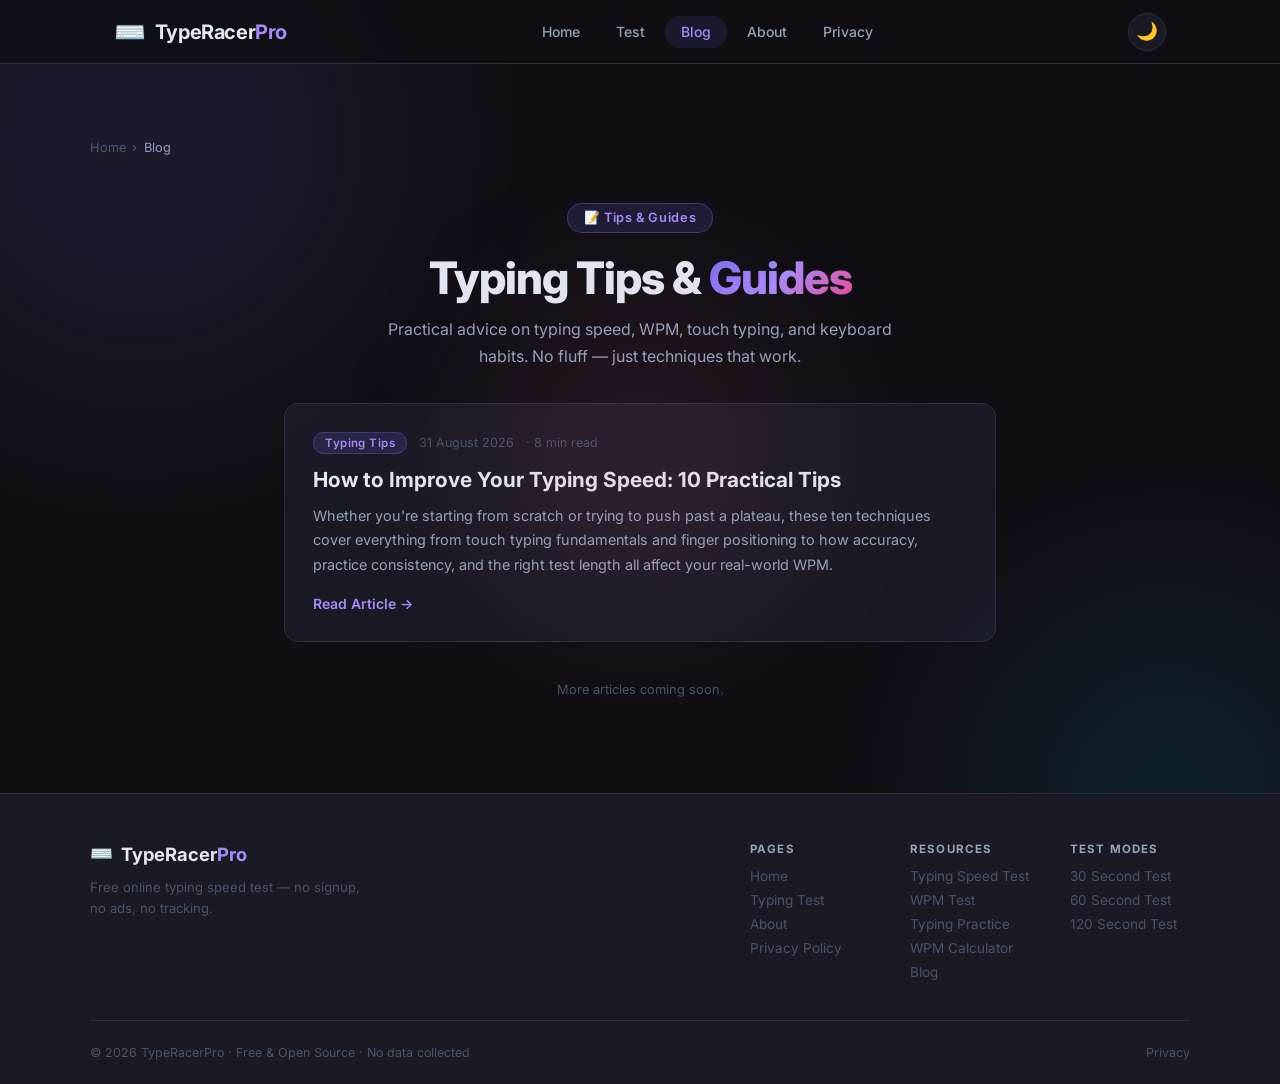
==== blog/index.html @ 06e87fca "feat(blog): add /blog/ listing page and first article Blog index: - /blog/index.html — listing page " ====
<!DOCTYPE html>
<html lang="en" data-theme="dark">
<head>
  <meta charset="UTF-8" />
  <meta name="viewport" content="width=device-width, initial-scale=1.0" />

  <!-- ═══ PRIMARY SEO ═══ -->
  <title>Typing Tips &amp; Guides | TypeRacer Pro</title>
  <meta name="description" content="Typing tips, WPM guides, and practical advice to help you type faster and more accurately. Free resources from TypeRacer Pro." />
  <meta name="author" content="TypeRacer Pro" />
  <meta name="robots" content="index, follow, max-snippet:-1, max-image-preview:large, max-video-preview:-1" />
  <link rel="canonical" href="https://typeracer-pro-web.vercel.app/blog/" />

  <!-- ═══ OPEN GRAPH ═══ -->
  <meta property="og:type"        content="website" />
  <meta property="og:url"         content="https://typeracer-pro-web.vercel.app/blog/" />
  <meta property="og:title"       content="Typing Tips &amp; Guides | TypeRacer Pro" />
  <meta property="og:description" content="Typing tips, WPM guides, and practical advice to help you type faster and more accurately." />
  <meta property="og:site_name"   content="TypeRacer Pro" />
  <meta property="og:locale"      content="en_US" />

  <!-- ═══ TWITTER CARD ═══ -->
  <meta name="twitter:card"        content="summary_large_image" />
  <meta name="twitter:url"         content="https://typeracer-pro-web.vercel.app/blog/" />
  <meta name="twitter:title"       content="Typing Tips &amp; Guides | TypeRacer Pro" />
  <meta name="twitter:description" content="Practical typing tips and WPM guides from TypeRacer Pro." />

  <!-- ═══ THEME & APP META ═══ -->
  <meta name="theme-color" content="#7c6af5" />
  <link rel="icon" type="image/svg+xml" href="data:image/svg+xml,<svg xmlns='http://www.w3.org/2000/svg' viewBox='0 0 100 100'><text y='.9em' font-size='90'>⌨️</text></svg>" />

  <!-- ═══ SCHEMA.ORG – BreadcrumbList ═══ -->
  <script type="application/ld+json">
  {
    "@context": "https://schema.org",
    "@type": "BreadcrumbList",
    "itemListElement": [
      {
        "@type": "ListItem",
        "position": 1,
        "name": "Home",
        "item": "https://typeracer-pro-web.vercel.app/"
      },
      {
        "@type": "ListItem",
        "position": 2,
        "name": "Blog",
        "item": "https://typeracer-pro-web.vercel.app/blog/"
      }
    ]
  }
  </script>

  <!-- ═══ SCHEMA.ORG – Blog ═══ -->
  <script type="application/ld+json">
  {
    "@context": "https://schema.org",
    "@type": "Blog",
    "name": "Typing Tips & Guides",
    "url": "https://typeracer-pro-web.vercel.app/blog/",
    "description": "Typing tips, WPM guides, and practical advice to help you type faster and more accurately.",
    "publisher": {
      "@type": "Organization",
      "name": "TypeRacer Pro",
      "url": "https://typeracer-pro-web.vercel.app/"
    },
    "blogPost": [
      {
        "@type": "BlogPosting",
        "headline": "How to Improve Your Typing Speed: 10 Practical Tips",
        "url": "https://typeracer-pro-web.vercel.app/blog/how-to-improve-typing-speed/",
        "datePublished": "2026-08-31",
        "description": "Learn how to improve typing speed with practical techniques for WPM, accuracy, touch typing, keyboard practice and consistent training."
      }
    ]
  }
  </script>

  <!-- ═══ PERFORMANCE ═══ -->
  <link rel="dns-prefetch" href="https://fonts.googleapis.com" />
  <link rel="dns-prefetch" href="https://fonts.gstatic.com" />
  <link rel="preconnect" href="https://fonts.googleapis.com" />
  <link rel="preconnect" href="https://fonts.gstatic.com" crossorigin />
  <link rel="stylesheet" href="../style.css" />
  <link rel="stylesheet" href="https://fonts.googleapis.com/css2?family=Inter:wght@300;400;500;600;700;800&display=swap" />

  <style>
    /* ── Blog listing styles (scoped) ── */
    .blog-hero {
      max-width: 760px; margin: 0 auto;
      padding: 3rem 1.5rem 2rem;
      text-align: center;
    }
    .blog-listing {
      max-width: 760px; margin: 0 auto;
      padding: 0 1.5rem 5rem;
      display: flex; flex-direction: column; gap: 1.5rem;
    }
    .blog-card {
      background: var(--surface); border: 1px solid var(--border);
      border-radius: var(--radius); padding: 1.75rem;
      transition: border-color var(--transition), transform var(--transition),
                  box-shadow var(--transition);
      text-decoration: none; color: inherit; display: block;
    }
    .blog-card:hover {
      border-color: var(--accent); transform: translateY(-3px);
      box-shadow: 0 8px 32px var(--accent-glow);
    }
    .blog-card-meta {
      display: flex; align-items: center; gap: 0.75rem;
      flex-wrap: wrap; margin-bottom: 0.75rem;
    }
    .blog-cat {
      display: inline-block; padding: 0.2rem 0.7rem;
      background: rgba(124,106,245,0.15); border: 1px solid rgba(124,106,245,0.3);
      border-radius: 50px; font-size: 0.72rem; font-weight: 600;
      color: var(--accent2); letter-spacing: 0.04em;
    }
    .blog-date, .blog-read-time {
      font-size: 0.78rem; color: var(--text-muted);
    }
    .blog-card-title {
      font-size: clamp(1.1rem, 2.5vw, 1.3rem); font-weight: 700;
      color: var(--text-primary); margin-bottom: 0.6rem;
      line-height: 1.35;
    }
    .blog-card-excerpt {
      font-size: 0.9rem; color: var(--text-secondary);
      line-height: 1.7; margin-bottom: 1rem;
    }
    .blog-read-link {
      font-size: 0.875rem; font-weight: 600;
      color: var(--accent2); text-decoration: none;
      transition: color var(--transition);
    }
    .blog-read-link:hover { color: var(--accent); }
    .blog-divider {
      text-align: center; font-size: 0.8rem;
      color: var(--text-muted); padding: 1rem 0;
    }
  </style>
</head>
<body>

  <!-- Animated background blobs -->
  <div class="bg-blob blob1"></div>
  <div class="bg-blob blob2"></div>
  <div class="bg-blob blob3"></div>

  <!-- ══════════════════════════════
       NAVBAR
  ══════════════════════════════ -->
  <nav class="navbar" id="navbar">
    <div class="nav-inner">
      <a href="/" class="nav-logo" aria-label="TypeRacer Pro Home">
        <span class="logo-icon">⌨️</span>
        <span class="logo-text">TypeRacer<span class="logo-accent">Pro</span></span>
      </a>
      <ul class="nav-links" id="nav-links">
        <li><a class="nav-link" href="/">Home</a></li>
        <li><a class="nav-link" href="/#test">Test</a></li>
        <li><a class="nav-link active" href="/blog/">Blog</a></li>
        <li><a class="nav-link" href="/#about">About</a></li>
        <li><a class="nav-link" href="/#privacy">Privacy</a></li>
      </ul>
      <div class="nav-controls">
        <button class="theme-toggle" id="theme-toggle" aria-label="Toggle theme">
          <span class="theme-icon" id="theme-icon">🌙</span>
        </button>
        <button class="hamburger" id="hamburger" aria-label="Toggle menu">
          <span></span><span></span><span></span>
        </button>
      </div>
    </div>
    <div class="mobile-menu" id="mobile-menu">
      <a class="mobile-link" href="/">Home</a>
      <a class="mobile-link" href="/#test">Test</a>
      <a class="mobile-link active" href="/blog/">Blog</a>
      <a class="mobile-link" href="/#about">About</a>
      <a class="mobile-link" href="/#privacy">Privacy</a>
    </div>
  </nav>

  <!-- ══════════════════════════════
       MAIN CONTENT
  ══════════════════════════════ -->
  <main style="padding-top: var(--nav-h);">

    <!-- ── BREADCRUMB ── -->
    <nav class="lp-breadcrumb" aria-label="Breadcrumb">
      <div class="lp-breadcrumb-inner">
        <ol>
          <li><a href="/">Home</a></li>
          <li aria-hidden="true">›</li>
          <li aria-current="page">Blog</li>
        </ol>
      </div>
    </nav>

    <!-- ── BLOG HERO ── -->
    <header class="blog-hero">
      <div class="hero-badge">📝 Tips &amp; Guides</div>
      <h1 class="hero-title" style="font-size: clamp(2rem,4vw,2.8rem); margin-bottom: 0.75rem;">
        Typing Tips &amp; <span class="gradient-text">Guides</span>
      </h1>
      <p style="color: var(--text-secondary); font-size: 1rem; line-height: 1.7; max-width: 520px; margin: 0 auto;">
        Practical advice on typing speed, WPM, touch typing, and keyboard habits.
        No fluff — just techniques that work.
      </p>
    </header>

    <!-- ── ARTICLE LISTING ── -->
    <section class="blog-listing" aria-label="Blog articles">

      <!-- Article 1 -->
      <article>
        <a href="/blog/how-to-improve-typing-speed/" class="blog-card">
          <div class="blog-card-meta">
            <span class="blog-cat">Typing Tips</span>
            <span class="blog-date">31 August 2026</span>
            <span class="blog-read-time">· 8 min read</span>
          </div>
          <h2 class="blog-card-title">
            How to Improve Your Typing Speed: 10 Practical Tips
          </h2>
          <p class="blog-card-excerpt">
            Whether you're starting from scratch or trying to push past a plateau,
            these ten techniques cover everything from touch typing fundamentals
            and finger positioning to how accuracy, practice consistency, and
            the right test length all affect your real-world WPM.
          </p>
          <span class="blog-read-link" aria-label="Read: How to Improve Your Typing Speed">
            Read Article →
          </span>
        </a>
      </article>

      <p class="blog-divider">More articles coming soon.</p>

    </section>

  </main>

  <!-- ══════════════════════════════
       FOOTER
  ══════════════════════════════ -->
  <footer class="footer" role="contentinfo">
    <div class="footer-inner">
      <div class="footer-top">
        <div class="footer-brand">
          <div class="footer-logo">
            <span aria-hidden="true">⌨️</span>
            <span>TypeRacer<span class="logo-accent">Pro</span></span>
          </div>
          <p class="footer-tagline">Free online typing speed test — no signup, no ads, no tracking.</p>
        </div>
        <nav class="footer-nav" aria-label="Footer navigation">
          <div class="footer-nav-col">
            <span class="footer-nav-heading">Pages</span>
            <a href="/">Home</a>
            <a href="/#test">Typing Test</a>
            <a href="/#about">About</a>
            <a href="/#privacy">Privacy Policy</a>
          </div>
          <div class="footer-nav-col">
            <span class="footer-nav-heading">Resources</span>
            <a href="/typing-speed-test/">Typing Speed Test</a>
            <a href="/wpm-test/">WPM Test</a>
            <a href="/typing-practice/">Typing Practice</a>
            <a href="/typing-speed-calculator/">WPM Calculator</a>
            <a href="/blog/">Blog</a>
          </div>
          <div class="footer-nav-col">
            <span class="footer-nav-heading">Test Modes</span>
            <a href="/#test">30 Second Test</a>
            <a href="/#test">60 Second Test</a>
            <a href="/#test">120 Second Test</a>
          </div>
        </nav>
      </div>
      <div class="footer-bottom">
        <p class="footer-copy">© 2026 TypeRacerPro · Free &amp; Open Source · No data collected</p>
        <div class="footer-bottom-links">
          <a href="/#privacy">Privacy</a>
        </div>
      </div>
    </div>
  </footer>

  <script>
    // ── Theme ─────────────────────────────────
    const $html   = document.documentElement;
    const $toggle = document.getElementById('theme-toggle');
    const $icon   = document.getElementById('theme-icon');
    function setTheme(t) {
      $html.setAttribute('data-theme', t);
      $icon.textContent = t === 'dark' ? '🌙' : '☀️';
      localStorage.setItem('typeracer_theme', t);
    }
    setTheme(localStorage.getItem('typeracer_theme') || 'dark');
    $toggle.addEventListener('click', () =>
      setTheme($html.getAttribute('data-theme') === 'dark' ? 'light' : 'dark')
    );
    // ── Mobile Hamburger ──────────────────────
    const $hamburger  = document.getElementById('hamburger');
    const $mobileMenu = document.getElementById('mobile-menu');
    $hamburger.addEventListener('click', () => {
      const open = $mobileMenu.classList.toggle('open');
      $hamburger.classList.toggle('open', open);
    });
    document.addEventListener('click', (e) => {
      if (!$hamburger.contains(e.target) && !$mobileMenu.contains(e.target)) {
        $mobileMenu.classList.remove('open');
        $hamburger.classList.remove('open');
      }
    });
  </script>
</body>
</html>
---- style.css ----
﻿/* ============================================
   CSS Variables â€“ Dark & Light Mode
   ============================================ */
:root {
  --bg: #0f0f13;
  --bg2: #13131a;
  --surface: #1a1a24;
  --surface2: #22222e;
  --border: #2e2e3e;
  --accent: #7c6af5;
  --accent2: #a78bfa;
  --accent-glow: rgba(124,106,245,0.3);
  --green: #4ade80;
  --red: #f87171;
  --yellow: #fbbf24;
  --text-primary: #e2e8f0;
  --text-secondary: #94a3b8;
  --text-muted: #475569;
  --correct: #4ade80;
  --incorrect: #f87171;
  --radius: 14px;
  --radius-sm: 8px;
  --shadow: 0 4px 24px rgba(0,0,0,0.4);
  --shadow-lg: 0 8px 48px rgba(0,0,0,0.6);
  --nav-h: 64px;
  --transition: 0.25s ease;
}

/* Light Mode Overrides */
[data-theme="light"] {
  --bg: #f1f5f9;
  --bg2: #e8edf5;
  --surface: #ffffff;
  --surface2: #f8fafc;
  --border: #e2e8f0;
  --accent: #6d56f0;
  --accent2: #8b5cf6;
  --accent-glow: rgba(109,86,240,0.2);
  --text-primary: #0f172a;
  --text-secondary: #475569;
  --text-muted: #94a3b8;
  --correct: #16a34a;
  --incorrect: #dc2626;
  --shadow: 0 4px 24px rgba(0,0,0,0.08);
  --shadow-lg: 0 8px 48px rgba(0,0,0,0.12);
}

/* ============================================
   Reset
   ============================================ */
*, *::before, *::after { box-sizing: border-box; margin: 0; padding: 0; }
html { scroll-behavior: smooth; }

body {
  font-family: 'Inter', -apple-system, BlinkMacSystemFont, 'Segoe UI', sans-serif;
  background: var(--bg);
  color: var(--text-primary);
  min-height: 100vh;
  overflow-x: hidden;
  transition: background var(--transition), color var(--transition);
}

a { cursor: pointer; text-decoration: none; color: inherit; }

/* ============================================
   Background Blobs
   ============================================ */
.bg-blob {
  position: fixed; border-radius: 50%;
  filter: blur(90px); opacity: 0.1;
  pointer-events: none; z-index: 0;
  animation: blobFloat 9s ease-in-out infinite;
  transition: opacity var(--transition);
}
[data-theme="light"] .bg-blob { opacity: 0.06; }
.blob1 { width:520px;height:520px;background:radial-gradient(circle,#7c6af5,#a78bfa);top:-120px;left:-120px; }
.blob2 { width:420px;height:420px;background:radial-gradient(circle,#06b6d4,#3b82f6);bottom:-100px;right:-100px;animation-delay:3s; }
.blob3 { width:320px;height:320px;background:radial-gradient(circle,#f472b6,#ec4899);top:50%;left:50%;transform:translate(-50%,-50%);animation-delay:6s; }
@keyframes blobFloat {
  0%,100% { transform:translate(0,0) scale(1); }
  33%      { transform:translate(20px,-20px) scale(1.05); }
  66%      { transform:translate(-15px,15px) scale(0.95); }
}

/* ============================================
   Navbar
   ============================================ */
.navbar {
  position: fixed; top: 0; left: 0; right: 0; z-index: 50;
  height: var(--nav-h);
  background: rgba(15,15,19,0.85);
  backdrop-filter: blur(16px);
  border-bottom: 1px solid var(--border);
  transition: background var(--transition), border-color var(--transition);
}
[data-theme="light"] .navbar {
  background: rgba(255,255,255,0.88);
}
.nav-inner {
  max-width: 1100px; margin: 0 auto;
  height: 100%; padding: 0 1.5rem;
  display: flex; align-items: center; justify-content: space-between;
  gap: 1rem;
}
.nav-logo {
  display: flex; align-items: center; gap: 0.55rem;
  text-decoration: none;
}
.logo-icon  { font-size: 1.6rem; }
.logo-text  { font-size: 1.25rem; font-weight: 700; color: var(--text-primary); letter-spacing: -0.4px; }
.logo-accent { color: var(--accent2); }

/* Desktop nav links */
.nav-links {
  display: flex; list-style: none; gap: 0.25rem;
}
.nav-link {
  padding: 0.45rem 1rem; border-radius: 50px;
  font-size: 0.875rem; font-weight: 500;
  color: var(--text-secondary); cursor: pointer;
  transition: all var(--transition);
}
.nav-link:hover { color: var(--text-primary); background: var(--surface); }
.nav-link.active { color: var(--accent2); background: rgba(124,106,245,0.12); }

/* Nav controls */
.nav-controls { display: flex; align-items: center; gap: 0.5rem; }

.theme-toggle {
  width: 38px; height: 38px; border-radius: 50%;
  background: var(--surface); border: 1px solid var(--border);
  cursor: pointer; font-size: 1.1rem;
  display: flex; align-items: center; justify-content: center;
  transition: all var(--transition);
}
.theme-toggle:hover { border-color: var(--accent); transform: scale(1.1); }

/* Hamburger */
.hamburger {
  display: none; flex-direction: column; justify-content: center; gap: 5px;
  width: 38px; height: 38px; background: var(--surface);
  border: 1px solid var(--border); border-radius: var(--radius-sm);
  cursor: pointer; padding: 8px;
  transition: all var(--transition);
}
.hamburger span {
  display: block; height: 2px; border-radius: 2px;
  background: var(--text-secondary);
  transition: all 0.3s ease;
}
.hamburger.open span:nth-child(1) { transform: translateY(7px) rotate(45deg); }
.hamburger.open span:nth-child(2) { opacity: 0; }
.hamburger.open span:nth-child(3) { transform: translateY(-7px) rotate(-45deg); }

/* Mobile menu */
.mobile-menu {
  display: none; flex-direction: column;
  background: var(--surface); border-top: 1px solid var(--border);
  padding: 0.75rem 1rem;
}
.mobile-menu.open { display: flex; }
.mobile-link {
  padding: 0.75rem 1rem; border-radius: var(--radius-sm);
  font-size: 0.9rem; font-weight: 500;
  color: var(--text-secondary); cursor: pointer;
  transition: all var(--transition);
}
.mobile-link:hover, .mobile-link.active {
  color: var(--accent2); background: rgba(124,106,245,0.1);
}

/* ============================================
   Page System
   ============================================ */
.page { display: none; min-height: calc(100vh - var(--nav-h) - 70px); padding-top: var(--nav-h); }
.page.active { display: block; }

/* ============================================
   HOME PAGE â€“ Hero
   ============================================ */
.hero {
  max-width: 1100px; margin: 0 auto;
  padding: 5rem 1.5rem 3rem;
  display: grid; grid-template-columns: 1fr 1fr;
  gap: 3rem; align-items: center;
}
.hero-badge {
  display: inline-block; padding: 0.4rem 1rem;
  background: rgba(124,106,245,0.15); border: 1px solid rgba(124,106,245,0.35);
  border-radius: 50px; font-size: 0.8rem; font-weight: 600;
  color: var(--accent2); margin-bottom: 1.25rem; letter-spacing: 0.05em;
}
.hero-title {
  font-size: clamp(2.2rem, 5vw, 3.2rem); font-weight: 800;
  line-height: 1.15; margin-bottom: 1.25rem; letter-spacing: -1px;
}
.gradient-text {
  background: linear-gradient(135deg, var(--accent), var(--accent2), #ec4899);
  -webkit-background-clip: text; -webkit-text-fill-color: transparent;
  background-clip: text;
}
.hero-subtitle {
  font-size: 1.05rem; color: var(--text-secondary); line-height: 1.7;
  margin-bottom: 2rem; max-width: 480px;
}
.hero-actions { display: flex; gap: 0.75rem; flex-wrap: wrap; margin-bottom: 2.5rem; }

.hero-stats {
  display: flex; align-items: center; gap: 1.5rem;
  flex-wrap: wrap;
}
.hero-stat { text-align: center; }
.hero-stat-value { display: block; font-size: 1.6rem; font-weight: 800; color: var(--text-primary); }
.hero-stat-label { font-size: 0.72rem; color: var(--text-muted); text-transform: uppercase; letter-spacing: 0.08em; }
.hero-stat-divider { width: 1px; height: 36px; background: var(--border); }

/* Hero visual mock card */
.hero-visual { display: flex; justify-content: center; align-items: center; }
.mock-card {
  background: var(--surface); border: 1px solid var(--border);
  border-radius: 18px; padding: 1.75rem; width: 100%; max-width: 340px;
  box-shadow: var(--shadow-lg);
}
.mock-stats { display: flex; gap: 1rem; margin-bottom: 1.25rem; }
.mock-stat { flex: 1; text-align: center; }
.mock-val { display: block; font-size: 1.5rem; font-weight: 700; color: var(--accent2); }
.mock-lbl { font-size: 0.68rem; color: var(--text-muted); text-transform: uppercase; letter-spacing: 0.08em; }
.mock-text {
  font-family: 'Fira Code', monospace; font-size: 0.95rem;
  line-height: 1.8; margin-bottom: 1rem;
}
.m-correct { color: var(--correct); }
.m-current {
  color: var(--text-primary); background: rgba(124,106,245,0.25);
  border-radius: 3px; padding: 0 2px;
}
.m-pending { color: var(--text-muted); }
.mock-bar { height: 6px; background: var(--surface2); border-radius: 50px; overflow: hidden; border: 1px solid var(--border); }
.mock-fill {
  height: 100%; width: 55%; border-radius: 50px;
  background: linear-gradient(90deg, var(--accent), var(--accent2));
  box-shadow: 0 0 8px var(--accent-glow);
}

/* ============================================
   Features Section
   ============================================ */
.features-section {
  max-width: 1100px; margin: 0 auto;
  padding: 4rem 1.5rem;
}
.section-title {
  text-align: center; font-size: clamp(1.6rem,3vw,2.2rem);
  font-weight: 800; margin-bottom: 0.6rem; letter-spacing: -0.5px;
}
.section-subtitle {
  text-align: center; color: var(--text-secondary);
  font-size: 1rem; margin-bottom: 3rem;
}
.features-grid {
  display: grid; grid-template-columns: repeat(3, 1fr);
  gap: 1.25rem;
}
.feature-card {
  background: var(--surface); border: 1px solid var(--border);
  border-radius: var(--radius); padding: 1.75rem;
  transition: all var(--transition);
}
.feature-card:hover {
  border-color: var(--accent); transform: translateY(-4px);
  box-shadow: 0 8px 32px var(--accent-glow);
}
.feature-icon { font-size: 2rem; margin-bottom: 0.75rem; display: block; }
.feature-card h3 { font-size: 1rem; font-weight: 700; margin-bottom: 0.5rem; }
.feature-card p { font-size: 0.875rem; color: var(--text-secondary); line-height: 1.6; }

/* ============================================
   CTA Section
   ============================================ */
.cta-section {
  max-width: 1100px; margin: 0 auto;
  padding: 3rem 1.5rem 5rem; text-align: center;
}
.cta-section h2 { font-size: clamp(1.5rem,3vw,2rem); font-weight: 800; margin-bottom: 0.6rem; }
.cta-section p  { color: var(--text-secondary); margin-bottom: 1.75rem; }

/* ============================================
   Buttons
   ============================================ */
.btn {
  display: inline-flex; align-items: center; gap: 0.4rem;
  border: none; border-radius: 50px;
  font-family: 'Inter', sans-serif; font-size: 0.9rem; font-weight: 600;
  padding: 0.65rem 1.6rem; cursor: pointer;
  transition: all var(--transition); text-decoration: none;
}
.btn-lg { padding: 0.85rem 2rem; font-size: 1rem; }
.btn-primary {
  background: var(--accent); color: #fff;
  box-shadow: 0 4px 16px var(--accent-glow);
}
.btn-primary:hover {
  background: var(--accent2); transform: translateY(-2px);
  box-shadow: 0 6px 24px var(--accent-glow);
}
.btn-primary:active { transform: translateY(0); }
.btn-outline {
  background: transparent; color: var(--text-secondary);
  border: 1px solid var(--border);
}
.btn-outline:hover {
  background: var(--surface); color: var(--text-primary);
  border-color: var(--accent); transform: translateY(-2px);
}
.btn-back {
  background: transparent;
  color: var(--text-muted);
  border: 1px solid var(--border);
  font-size: 0.82rem;
}
.btn-back:hover {
  color: var(--text-primary);
  border-color: var(--accent);
  background: rgba(124,106,245,0.08);
  transform: translateY(-1px);
}

/* ============================================
   TEST PAGE
   ============================================ */
.test-page-inner {
  max-width: 860px; margin: 0 auto;
  padding: 2rem 1.5rem 4rem;
}
.test-header {
  margin-bottom: 1.5rem;
}
.test-header-row {
  display: flex; align-items: center; justify-content: space-between;
  flex-wrap: wrap; gap: 0.75rem;
  margin-bottom: 0.9rem;
}

/* â”€â”€ Difficulty Row â”€â”€ */
.difficulty-row {
  display: flex; align-items: center; gap: 0.85rem;
  flex-wrap: wrap;
  padding: 0.65rem 1rem;
  background: var(--surface); border: 1px solid var(--border);
  border-radius: 50px;
}
.diff-label {
  font-size: 0.78rem; font-weight: 600;
  color: var(--text-muted); text-transform: uppercase; letter-spacing: 0.07em;
  white-space: nowrap;
}
.diff-tabs { display: flex; gap: 0.3rem; }
.diff-tab {
  display: flex; align-items: center; gap: 0.4rem;
  background: transparent; border: 1px solid transparent;
  color: var(--text-secondary); font-family: 'Inter', sans-serif;
  font-size: 0.82rem; font-weight: 600;
  padding: 0.35rem 0.9rem; border-radius: 50px;
  cursor: pointer; transition: all var(--transition);
}
.diff-tab:hover { background: var(--surface2); color: var(--text-primary); }
.diff-tab.active { border-color: var(--border); background: var(--surface2); color: var(--text-primary); }
.diff-tab[data-diff="easy"].active   { border-color: #34d399; color: #34d399; background: rgba(52,211,153,0.1); }
.diff-tab[data-diff="medium"].active { border-color: #fbbf24; color: #fbbf24; background: rgba(251,191,36,0.1); }
.diff-tab[data-diff="hard"].active   { border-color: #f87171; color: #f87171; background: rgba(248,113,113,0.1); }
.diff-dot { width: 8px; height: 8px; border-radius: 50%; display: inline-block; }
.easy-dot   { background: #34d399; }
.medium-dot { background: #fbbf24; }
.hard-dot   { background: #f87171; }
.diff-desc {
  font-size: 0.75rem; color: var(--text-muted);
  font-style: italic; margin-left: auto;
}
.time-tabs {
  display: flex; gap: 0.4rem;
  background: var(--surface); padding: 4px;
  border-radius: 50px; border: 1px solid var(--border);
}
.time-tab {
  background: transparent; border: none;
  color: var(--text-secondary); font-family: 'Inter', sans-serif;
  font-size: 0.85rem; font-weight: 500;
  padding: 0.45rem 1.1rem; border-radius: 50px;
  cursor: pointer; transition: all var(--transition);
}
.time-tab:hover { color: var(--text-primary); background: var(--surface2); }
.time-tab.active {
  background: var(--accent); color: #fff;
  box-shadow: 0 0 16px var(--accent-glow);
}
.test-hint { font-size: 0.8rem; color: var(--text-muted); }
.test-hint kbd {
  background: var(--surface2); border: 1px solid var(--border);
  border-radius: 4px; padding: 1px 6px; font-size: 0.75rem;
}

/* Stats Bar */
.stats-bar {
  display: grid; grid-template-columns: repeat(4,1fr);
  gap: 1rem; margin-bottom: 1.5rem;
}
.stat-card {
  background: var(--surface); border: 1px solid var(--border);
  border-radius: var(--radius); padding: 1.2rem 1rem; text-align: center;
  transition: all 0.3s ease; position: relative; overflow: hidden;
}
.stat-card::before {
  content:''; position:absolute; top:0; left:0; right:0; height:2px;
  background: linear-gradient(90deg,var(--accent),var(--accent2));
  opacity:0; transition:opacity 0.3s;
}
.stat-card:hover::before, .stat-card.timer-highlight::before { opacity:1; }
.stat-card.timer-highlight { border-color:var(--accent); box-shadow:0 0 20px rgba(124,106,245,0.15); }
.stat-value {
  display:block; font-size:2rem; font-weight:700; color:var(--text-primary);
  line-height:1; margin-bottom:0.3rem; transition:color 0.3s;
}
.stat-label {
  font-size:0.72rem; font-weight:500; color:var(--text-muted);
  text-transform:uppercase; letter-spacing:0.08em;
}
.stat-card.pulse .stat-value { animation: statPulse 0.3s ease; }
@keyframes statPulse {
  0%   { transform:scale(1); }
  50%  { transform:scale(1.15); color:var(--accent2); }
  100% { transform:scale(1); }
}
.timer-warning { color:var(--yellow) !important; }
.timer-danger  { color:var(--red) !important; }

/* Test Area */
.test-area {
  background:var(--surface); border:1px solid var(--border);
  border-radius:var(--radius); padding:2rem; margin-bottom:1rem;
  box-shadow:var(--shadow); transition:border-color 0.3s, box-shadow 0.3s;
}
.test-area:focus-within {
  border-color:var(--accent);
  box-shadow:0 0 0 3px rgba(124,106,245,0.15), var(--shadow);
}
.text-display {
  font-family: 'Fira Code', 'Consolas', 'Courier New', monospace; font-size:1.15rem; line-height:2.1;
  color:var(--text-muted); margin-bottom:1.5rem; user-select:none; min-height:100px;
}
.text-display .word { display:inline-block; margin-right:0.35em; position:relative; }
.text-display .letter { position:relative; transition:color 0.08s; }
.text-display .letter.correct { color:var(--correct); }
.text-display .letter.incorrect {
  color:var(--incorrect); text-decoration:underline wavy var(--incorrect);
}
.text-display .letter.current { color:var(--text-primary); }
.text-display .letter.current::after {
  content:''; position:absolute; bottom:-2px; left:0; width:100%; height:2px;
  background:var(--accent); border-radius:2px;
  animation:cursorBlink 0.8s ease-in-out infinite;
}
@keyframes cursorBlink { 0%,100%{opacity:1} 50%{opacity:0} }

/* Input */
.typing-input {
  width:100%; background:var(--surface2); border:1px solid var(--border);
  border-radius:var(--radius-sm); color:var(--text-primary);
  font-family:'Fira Code', 'Consolas', 'Courier New', monospace; font-size:1rem; padding:0.85rem 1.1rem;
  outline:none; transition:border-color 0.2s,box-shadow 0.2s; caret-color:var(--accent);
}
.typing-input::placeholder { color:var(--text-muted); }
.typing-input:focus { border-color:var(--accent); box-shadow:0 0 0 3px rgba(124,106,245,0.12); }
.typing-input.error {
  border-color:var(--red); box-shadow:0 0 0 3px rgba(248,113,113,0.12);
  animation:shake 0.3s ease;
}
@keyframes shake {
  0%,100%{transform:translateX(0)} 20%{transform:translateX(-6px)}
  40%{transform:translateX(6px)}  60%{transform:translateX(-4px)} 80%{transform:translateX(4px)}
}

/* Progress */
.progress-wrap { position:relative; margin-bottom:1rem; padding-bottom:1.25rem; }
.progress-container {
  background:var(--surface); border:1px solid var(--border);
  border-radius:50px; height:8px; overflow:hidden;
}
.progress-bar {
  height:100%; width:0%; border-radius:50px;
  background:linear-gradient(90deg,var(--accent),var(--accent2));
  transition:width 0.3s ease; box-shadow:0 0 8px var(--accent-glow);
}
.progress-label {
  position:absolute; right:0; bottom:0;
  font-size:0.72rem; color:var(--text-muted);
}

/* Controls */
.controls {
  display:flex; gap:0.75rem; justify-content:center; margin-bottom:2rem;
}

/* History */
.history-section { margin-top:0.5rem; }
.history-header { display:flex; align-items:center; justify-content:space-between; margin-bottom:1rem; }
.history-title { font-size:1rem; font-weight:600; color:var(--text-secondary); }
.btn-clear {
  background:none; border:1px solid var(--border); color:var(--text-muted);
  font-size:0.75rem; padding:0.25rem 0.75rem; border-radius:50px;
  cursor:pointer; font-family:'Inter',sans-serif; transition:all 0.2s;
}
.btn-clear:hover { color:var(--red); border-color:var(--red); }
.history-list { display:flex; flex-direction:column; gap:0.5rem; }
.history-empty {
  text-align:center; color:var(--text-muted); font-size:0.875rem; padding:1.5rem;
  background:var(--surface); border:1px dashed var(--border); border-radius:var(--radius);
}
.history-item {
  display:flex; align-items:center; justify-content:space-between;
  background:var(--surface); border:1px solid var(--border);
  border-radius:var(--radius-sm); padding:0.85rem 1.2rem;
  animation:slideIn 0.3s ease; flex-wrap:wrap; gap:0.5rem;
}
@keyframes slideIn { from{opacity:0;transform:translateY(-8px)} to{opacity:1;transform:translateY(0)} }
.history-item:hover { border-color:var(--accent); }
.history-meta { display:flex; align-items:center; gap:0.5rem; }
.history-num { font-size:0.75rem; color:var(--text-muted); font-weight:500; min-width:20px; }
.history-wpm { font-size:1rem; font-weight:700; color:var(--accent2); }
.history-stats { display:flex; align-items:center; gap:1rem; flex-wrap:wrap; }
.history-stat { font-size:0.82rem; color:var(--text-secondary); }
.history-stat strong { color:var(--text-primary); font-weight:600; }
.history-time { font-size:0.72rem; color:var(--text-muted); }

/* ============================================
   WPM CHART
   ============================================ */
.chart-section {
  margin: 1rem 0 0.5rem;
  background: var(--surface2);
  border: 1px solid var(--border);
  border-radius: var(--radius);
  padding: 0.9rem 0.9rem 0.7rem;
}
.chart-title-row {
  display: flex; align-items: baseline; justify-content: space-between;
  margin-bottom: 0.75rem;
}
.chart-heading { font-size: 0.82rem; font-weight: 700; color: var(--text-primary); }
.chart-sub     { font-size: 0.68rem; color: var(--text-muted); }

/* chart-area: positioning parent for everything */
.chart-area {
  position: relative;
  height: 200px;
  margin-bottom: 4px;
}

/* chart-bars fills the area minus right (y-nums) */
.chart-bars {
  position: absolute;
  top: 0; left: 0; right: 36px; bottom: 0;
}

/* Dashed zone separator lines */
.cz-line {
  position: absolute; left: 0; right: 0; height: 0;
  border-top: 1.5px dashed;
  opacity: 0.35; pointer-events: none; z-index: 2;
}
[data-theme="light"] .cz-line { opacity: 0.55; }

/* Zone text labels (Slow / Average / Fast / Expert) on left */
.cz-zlabel {
  position: absolute;
  left: 6px;
  display: flex; align-items: center;
  font-size: 0.65rem; font-weight: 700;
  pointer-events: none; z-index: 3;
  opacity: 0.85; letter-spacing: 0.02em;
}

/* Y-axis numbers on right */
.cz-ynum {
  position: absolute;
  right: -34px;
  transform: translateY(50%);
  font-size: 0.6rem; color: var(--text-muted);
  pointer-events: none; z-index: 3; line-height: 1;
}

/* Bar columns row */
.cz-row {
  position: absolute; inset: 0;
  display: flex; align-items: stretch; gap: 6px;
  z-index: 1;
}

/* Each bar column */
.cz-bar-wrap {
  display: flex; flex-direction: column;
  align-items: center; gap: 3px;
  flex: 1; min-width: 0; height: 100%;
}

/* WPM number on top */
.cz-val {
  font-size: 0.68rem; font-weight: 700;
  color: var(--text-secondary); line-height: 1;
  text-align: center; flex-shrink: 0; min-height: 13px;
}
.cz-val-now { color: #34d399; font-weight: 800; font-size: 0.72rem; }

/* Full-height column: unfilled top + filled bottom */
.cz-col {
  width: 100%; flex: 1;
  display: flex; flex-direction: column;
  border-radius: 7px; overflow: hidden; min-height: 0;
}
.cz-col-now {
  outline: 2px solid #34d399;
  box-shadow: 0 0 14px rgba(52,211,153,0.4);
  border-radius: 7px;
}
.cz-top     { background: rgba(248,113,113,0.2); min-height: 0; }
.cz-bot     { background: linear-gradient(180deg,#6ee7b7,#10b981); min-height: 3px; flex-shrink: 0; border-radius: 0 0 6px 6px; }
.cz-bot-now { background: linear-gradient(180deg,#34d399,#059669) !important; }
.cz-ref-top { background: transparent; min-height: 0; }
.cz-ref-bot { background: linear-gradient(180deg,#94a3b8,#64748b); min-height: 3px; flex-shrink: 0; border-radius: 0 0 6px 6px; }

/* Label below bar */
.cz-lbl {
  font-size: 0.59rem; color: var(--text-muted);
  text-align: center; line-height: 1; white-space: nowrap;
  overflow: hidden; text-overflow: ellipsis;
  max-width: 100%; flex-shrink: 0; min-height: 14px;
}
.cz-lbl-now { color: #34d399; font-weight: 600; }

/* Legend */
.chart-legend {
  display: flex; flex-wrap: wrap; gap: 0.4rem 0.85rem;
  margin-top: 0.5rem; padding-top: 0.5rem;
  border-top: 1px solid var(--border);
}
.legend-item {
  display: flex; align-items: center; gap: 0.3rem;
  font-size: 0.66rem; color: var(--text-muted);
}
.legend-dot { width: 7px; height: 7px; border-radius: 2px; flex-shrink: 0; }

/* ============================================
   MODAL
   ============================================ */
.modal-overlay {
  position:fixed; inset:0;
  background:rgba(0,0,0,0.72); backdrop-filter:blur(8px);
  display:flex; align-items:center; justify-content:center;
  z-index:100; opacity:0; pointer-events:none;
  transition:opacity 0.35s ease; padding:1rem;
}
.modal-overlay.active { opacity:1; pointer-events:all; }
.modal {
  background:var(--surface); border:1px solid var(--border);
  border-radius:20px; padding:1.75rem 1.75rem 1.5rem; width:100%; max-width:580px;
  box-shadow:var(--shadow-lg);
  transform:scale(0.88) translateY(18px);
  transition:transform 0.35s cubic-bezier(0.34,1.56,0.64,1);
  max-height: 90vh;
  overflow-y: auto;
  overflow-x: hidden;
}
.modal-overlay.active .modal { transform:scale(1) translateY(0); }
.modal-header { text-align:center; margin-bottom:2rem; }
.trophy { font-size:3rem; margin-bottom:0.5rem; animation:trophyBounce 0.6s ease 0.3s both; }
@keyframes trophyBounce {
  0%{transform:scale(0) rotate(-15deg)} 60%{transform:scale(1.2) rotate(5deg)} 100%{transform:scale(1) rotate(0)}
}
.modal-title { font-size:1.6rem; font-weight:700; color:var(--text-primary); }
.results-grid { display:grid; grid-template-columns:1fr 1fr; gap:1rem; margin-bottom:1.5rem; }
.result-item {
  background:var(--surface2); border:1px solid var(--border);
  border-radius:var(--radius); padding:1.2rem; text-align:center;
}
.result-item.highlight {
  border-color:var(--accent); background:rgba(124,106,245,0.08);
  box-shadow:0 0 20px rgba(124,106,245,0.1);
}
.result-value {
  display:block; font-size:2rem; font-weight:700;
  color:var(--text-primary); line-height:1; margin-bottom:0.3rem;
}
.result-item.highlight .result-value { color:var(--accent2); }
.result-label { font-size:0.72rem; color:var(--text-muted); text-transform:uppercase; letter-spacing:0.08em; }
.rating-section { text-align:center; padding:1rem; }
.rating-badge {
  display:inline-block; padding:0.5rem 1.5rem; border-radius:50px;
  font-weight:700; font-size:0.9rem; margin-bottom:0.6rem;
  letter-spacing:0.05em; text-transform:uppercase;
}
.rating-badge.beginner     { background:rgba(100,116,139,0.2); color:#94a3b8; border:1px solid #475569; }
.rating-badge.average      { background:rgba(59,130,246,0.15); color:#60a5fa; border:1px solid #3b82f6; }
.rating-badge.good         { background:rgba(34,197,94,0.15);  color:#4ade80; border:1px solid #22c55e; }
.rating-badge.fast         { background:rgba(251,191,36,0.15); color:#fbbf24; border:1px solid #f59e0b; }
.rating-badge.professional { background:rgba(124,106,245,0.2); color:var(--accent2); border:1px solid var(--accent); }
.rating-badge.expert       { background:linear-gradient(135deg,rgba(124,106,245,0.3),rgba(236,72,153,0.3)); color:#f0abfc; border:1px solid #c084fc; }
.rating-message { font-size:0.9rem; color:var(--text-secondary); }
.modal-footer {
  display: flex; gap: 0.6rem; justify-content: center;
  margin-top: 1.25rem; flex-wrap: wrap;
}
.modal-back-row {
  display: flex; justify-content: center;
  margin-top: 0.75rem;
}
.btn-back {
  background: transparent;
  border: none;
  color: var(--text-muted);
  font-family: 'Inter', sans-serif;
  font-size: 0.82rem;
  font-weight: 500;
  padding: 0.4rem 1rem;
  border-radius: 50px;
  cursor: pointer;
  transition: all var(--transition);
  text-decoration: underline;
  text-underline-offset: 3px;
  text-decoration-color: transparent;
}
.btn-back:hover {
  color: var(--accent2);
  text-decoration-color: var(--accent2);
}

/* ============================================
   ABOUT PAGE
   ============================================ */
.content-page {
  max-width:1100px; margin:0 auto;
  padding:3rem 1.5rem 5rem;
}
.content-page-narrow { max-width:740px; }
.page-hero {
  text-align:center; margin-bottom:3rem;
}
.page-hero h1 { font-size:clamp(1.8rem,4vw,2.8rem); font-weight:800; margin-bottom:0.6rem; letter-spacing:-0.5px; }
.page-hero p  { color:var(--text-secondary); font-size:1.05rem; }
.about-grid { display:grid; grid-template-columns:1fr 340px; gap:1.5rem; margin-bottom:2rem; }
.content-card {
  background:var(--surface); border:1px solid var(--border);
  border-radius:var(--radius); padding:1.75rem; margin-bottom:1.25rem;
}
.content-card h2 { font-size:1.15rem; font-weight:700; margin-bottom:1rem; }
.content-card p  { color:var(--text-secondary); font-size:0.9rem; line-height:1.7; margin-bottom:0.75rem; }
.content-card p:last-child { margin-bottom:0; }

.steps { display:flex; flex-direction:column; gap:0.85rem; }
.step  { display:flex; align-items:flex-start; gap:1rem; }
.step-num {
  min-width:32px; height:32px; border-radius:50%;
  background:var(--accent); color:#fff; font-weight:700;
  font-size:0.85rem; display:flex; align-items:center; justify-content:center;
  flex-shrink:0;
}
.step-text { font-size:0.9rem; color:var(--text-secondary); line-height:1.5; padding-top:6px; }
.step-text strong { color:var(--text-primary); }

.ratings-table { display:flex; flex-direction:column; gap:0.65rem; }
.rating-row { display:flex; align-items:center; gap:0.85rem; font-size:0.875rem; color:var(--text-secondary); }
.rating-row .rating-badge { font-size:0.72rem; white-space:nowrap; }

.shortcuts { display:flex; flex-direction:column; gap:0.7rem; }
.shortcut { display:flex; align-items:center; gap:0.75rem; font-size:0.875rem; color:var(--text-secondary); }
.shortcut kbd {
  background:var(--surface2); border:1px solid var(--border);
  border-radius:6px; padding:3px 10px; font-size:0.8rem;
  color:var(--text-primary); white-space:nowrap;
}

.tips-list { list-style:none; display:flex; flex-direction:column; gap:0.55rem; }
.tips-list li { font-size:0.875rem; color:var(--text-secondary); padding-left:1.2rem; position:relative; }
.tips-list li::before { content:'â†’'; position:absolute; left:0; color:var(--accent2); }

.tech-tags { display:flex; flex-wrap:wrap; gap:0.5rem; }
.tech-tag {
  background:rgba(124,106,245,0.1); border:1px solid rgba(124,106,245,0.25);
  color:var(--accent2); border-radius:50px; padding:0.25rem 0.85rem;
  font-size:0.78rem; font-weight:600;
}
.about-cta { text-align:center; padding-top:1rem; }

/* ============================================
   PRIVACY PAGE
   ============================================ */
.privacy-cards { display:flex; flex-direction:column; gap:1.25rem; }
.privacy-highlight {
  display:flex; align-items:flex-start; gap:0.75rem;
  background:rgba(74,222,128,0.08); border:1px solid rgba(74,222,128,0.25);
  border-radius:var(--radius-sm); padding:0.85rem 1rem; margin-top:1rem;
  font-size:0.875rem; color:var(--text-secondary);
}
.privacy-highlight span { font-size:1.1rem; flex-shrink:0; }
.privacy-list { list-style:none; display:flex; flex-direction:column; gap:0.5rem; margin:0.75rem 0; }
.privacy-list li { font-size:0.875rem; color:var(--text-secondary); padding-left:1.4rem; position:relative; line-height:1.6; }
.privacy-list li::before { content:'â€¢'; position:absolute; left:0.3rem; color:var(--accent2); }
.content-card code {
  background:var(--surface2); border:1px solid var(--border);
  border-radius:4px; padding:1px 6px; font-family:'Fira Code',monospace;
  font-size:0.85rem; color:var(--accent2);
}

/* ============================================
   FAQ SECTION
   ============================================ */
.faq-section {
  background: var(--bg2);
  border-top: 1px solid var(--border);
}
.faq-inner {
  max-width: 760px;
  margin: 0 auto;
  padding: 4rem 1.5rem 5rem;
}
.faq-list {
  display: flex;
  flex-direction: column;
  gap: 0.6rem;
  margin-top: 2rem;
}
.faq-item {
  background: var(--surface);
  border: 1px solid var(--border);
  border-radius: var(--radius);
  overflow: hidden;
  transition: border-color 0.2s;
}
.faq-item:hover { border-color: var(--accent); }
.faq-q {
  width: 100%;
  display: flex;
  align-items: center;
  justify-content: space-between;
  gap: 1rem;
  background: none;
  border: none;
  padding: 1rem 1.25rem;
  text-align: left;
  font-family: 'Inter', sans-serif;
  font-size: 0.95rem;
  font-weight: 600;
  color: var(--text-primary);
  cursor: pointer;
  transition: background 0.2s;
}
.faq-q:hover { background: var(--surface2); }
.faq-q[aria-expanded="true"] { color: var(--accent2); }
.faq-arrow {
  font-size: 1.1rem;
  color: var(--text-muted);
  flex-shrink: 0;
  transition: transform 0.25s ease;
}
.faq-q[aria-expanded="true"] .faq-arrow {
  transform: rotate(180deg);
  color: var(--accent2);
}
.faq-a {
  padding: 0 1.25rem;
  border-top: 1px solid var(--border);
  max-height: 0;
  overflow: hidden;
  transition: max-height 0.35s ease, padding 0.35s ease;
}
.faq-item.open .faq-a {
  max-height: 400px;
  padding: 0 1.25rem 1.1rem;
}
.faq-a p {
  font-size: 0.9rem;
  color: var(--text-secondary);
  line-height: 1.7;
  margin-top: 0.75rem;
}
.faq-a strong { color: var(--text-primary); }

/* ============================================
   FOOTER
   ============================================ */
.footer {
  background:var(--surface); border-top:1px solid var(--border);
  padding:3rem 1.5rem 1.5rem; margin-top:auto;
  position:relative; z-index:1;
}
.footer-inner {
  max-width:1100px; margin:0 auto;
  display:flex; flex-direction:column; gap:2.5rem;
}
.footer-top {
  display:flex; gap:3rem; flex-wrap:wrap;
  justify-content:space-between;
}
.footer-brand { max-width:280px; }
.footer-logo {
  display:flex; align-items:center; gap:0.5rem;
  font-size:1.15rem; font-weight:700; color:var(--text-primary);
  margin-bottom:0.75rem;
}
.footer-tagline { font-size:0.82rem; color:var(--text-muted); line-height:1.6; }
.footer-nav {
  display:flex; gap:2.5rem; flex-wrap:wrap;
}
.footer-nav-col {
  display:flex; flex-direction:column; gap:0.5rem; min-width:120px;
}
.footer-nav-heading {
  font-size:0.72rem; font-weight:700; color:var(--text-secondary);
  text-transform:uppercase; letter-spacing:0.1em; margin-bottom:0.25rem;
}
.footer-nav-col a {
  font-size:0.85rem; color:var(--text-muted); cursor:pointer;
  transition:color var(--transition); text-decoration:none;
  display: block;
}
.footer-nav-col a:hover { color:var(--accent2); }
/* Keep old .footer-links working for JS event listeners */
.footer-links a {
  font-size:0.875rem; color:var(--text-muted); cursor:pointer;
  transition:color var(--transition);
}
.footer-links a:hover { color:var(--accent2); }
.footer-bottom {
  display:flex; align-items:center; justify-content:space-between;
  flex-wrap:wrap; gap:0.75rem;
  padding-top:1.5rem; border-top:1px solid var(--border);
}
.footer-copy { font-size:0.78rem; color:var(--text-muted); }
.footer-bottom-links {
  display:flex; gap:1.25rem;
}
.footer-bottom-links a {
  font-size:0.78rem; color:var(--text-muted); cursor:pointer;
  text-decoration:none; transition:color var(--transition);
}
.footer-bottom-links a:hover { color:var(--accent2); }
@media (max-width:700px) {
  .footer-top { flex-direction:column; gap:2rem; }
  .footer-brand { max-width:100%; }
  .footer-nav { gap:1.5rem; }
  .footer-bottom { flex-direction:column; align-items:flex-start; }
}

/* ============================================
   VIRTUAL KEYBOARD
   ============================================ */
.vkb-wrap {
  margin: 0 0 2rem;
  user-select: none;
}
.vkb-label {
  font-size: 0.75rem;
  font-weight: 600;
  color: var(--text-muted);
  text-transform: uppercase;
  letter-spacing: 0.08em;
  margin-bottom: 0.6rem;
}
.vkb {
  background: var(--surface);
  border: 1px solid var(--border);
  border-radius: var(--radius);
  padding: 0.85rem 0.75rem;
  display: flex;
  flex-direction: column;
  gap: 5px;
  box-shadow: var(--shadow);
}
.vkb-row {
  display: flex;
  gap: 4px;
  justify-content: center;
}
.vkb-key {
  min-width: 34px;
  height: 34px;
  background: var(--surface2);
  border: 1px solid var(--border);
  border-bottom: 3px solid var(--border);
  border-radius: 6px;
  display: flex;
  align-items: center;
  justify-content: center;
  font-size: 0.72rem;
  font-weight: 600;
  color: var(--text-secondary);
  transition: background 0.08s, transform 0.08s, border-color 0.08s, color 0.08s;
  cursor: default;
  flex-shrink: 0;
}
.vkb-key.vkb-wide   { min-width: 56px; }
.vkb-key.vkb-xwide  { min-width: 72px; }
.vkb-key.vkb-space  { min-width: 280px; font-size: 0.68rem; color: var(--text-muted); }

/* Active / pressed state */
.vkb-key.vkb-active {
  background: var(--accent);
  border-color: var(--accent2);
  border-bottom-color: var(--accent);
  color: #fff;
  transform: translateY(2px);
  box-shadow: 0 0 12px var(--accent-glow);
}

/* Home row indicator dots */
.vkb-key[data-key="f"]::after,
.vkb-key[data-key="j"]::after {
  content: '';
  position: absolute;
  bottom: 4px;
  left: 50%;
  transform: translateX(-50%);
  width: 4px;
  height: 4px;
  border-radius: 50%;
  background: var(--accent2);
  opacity: 0.6;
}
.vkb-key[data-key="f"],
.vkb-key[data-key="j"] {
  position: relative;
}

/* Hide keyboard on very small screens */
@media (max-width: 600px) {
  .vkb-key { min-width: 22px; height: 26px; font-size: 0.58rem; border-radius: 4px; }
  .vkb-key.vkb-wide  { min-width: 36px; }
  .vkb-key.vkb-xwide { min-width: 46px; }
  .vkb-key.vkb-space { min-width: 140px; }
  .vkb { padding: 0.5rem 0.4rem; gap: 3px; }
  .vkb-row { gap: 3px; }
}
@media (max-width: 400px) {
  .vkb-wrap { display: none; }
}

/* ============================================
   SCROLLBAR
   ============================================ */
::-webkit-scrollbar { width:6px; }
::-webkit-scrollbar-track { background:var(--bg); }
::-webkit-scrollbar-thumb { background:var(--border); border-radius:3px; }
::-webkit-scrollbar-thumb:hover { background:var(--accent); }
::selection { background:var(--accent); color:#fff; }

/* ============================================
   RESPONSIVE â€“ Mobile First
   ============================================ */
@media (max-width: 900px) {
  .hero { grid-template-columns:1fr; text-align:center; padding:4rem 1.5rem 2rem; }
  .hero-subtitle { max-width:100%; }
  .hero-actions { justify-content:center; }
  .hero-stats { justify-content:center; }
  .hero-visual { display:none; }
  .features-grid { grid-template-columns:repeat(2,1fr); }
  .about-grid { grid-template-columns:1fr; }
}

@media (max-width: 700px) {
  .nav-links { display:none; }
  .hamburger { display:flex; }
  .features-grid { grid-template-columns:1fr; }
  .stats-bar { grid-template-columns:repeat(2,1fr); }
  .stat-value { font-size:1.6rem; }
  .text-display { font-size:1rem; }
  .test-area { padding:1.25rem; }
  .results-grid { grid-template-columns:1fr 1fr; }
  .modal { padding:1.25rem; }
  .modal-footer { flex-direction:column; }
  .modal-footer .btn { width:100%; justify-content:center; }
  .modal-back-row { margin-top:0.5rem; }
  .about-sidebar .content-card { margin-bottom:0; }
  .rating-row { flex-wrap:wrap; gap:0.5rem; }
  .difficulty-row { border-radius: var(--radius); padding: 0.75rem; }
  .diff-desc { display: none; }
  .chart-wrap { height: 100px; }
  .chart-bar-label { font-size: 0.55rem; }
}

@media (max-width: 480px) {
  .hero-title { font-size:2rem; }
  .hero-actions { flex-direction:column; }
  .hero-actions .btn { width:100%; justify-content:center; }
  .test-header { flex-direction:column; align-items:flex-start; }
  .controls { flex-direction:column; }
  .controls .btn { width:100%; justify-content:center; }
  .history-item { flex-direction:column; align-items:flex-start; }
  .time-tabs { width:100%; }
  .time-tab { flex:1; text-align:center; }
  .cta-section .btn { width:100%; justify-content:center; }
  .content-page { padding:2rem 1rem 4rem; }
  .page-hero h1 { font-size:1.8rem; }
}

@media (max-width: 360px) {
  .stats-bar { grid-template-columns:repeat(2,1fr); gap:0.6rem; }
  .stat-value { font-size:1.4rem; }
}


/* ============================================
   SEO Guide Section
   ============================================ */
.seo-guide-section { padding-top: 0; }

.seo-guide-grid {
  display: grid;
  grid-template-columns: repeat(auto-fill, minmax(300px, 1fr));
  gap: 1.25rem;
  margin-top: 0;
}

/* SEO cards inherit feature-card styles; override h2 to match card heading size */
.seo-card h2 {
  font-size: 1rem;
  font-weight: 700;
  margin-bottom: 0.75rem;
  margin-top: 0.5rem;
}

.seo-card p {
  font-size: 0.875rem;
  color: var(--text-secondary);
  line-height: 1.7;
  margin-bottom: 0.6rem;
}

.seo-card p:last-child { margin-bottom: 0; }

.seo-card .tips-list { margin-top: 0.5rem; }

/* CTA card spans full width on larger screens */
.seo-card-cta {
  grid-column: 1 / -1;
  display: flex;
  flex-direction: column;
  align-items: flex-start;
}

.seo-cta-action { margin-top: 1.25rem; }

@media (max-width: 640px) {
  .seo-card-cta { align-items: stretch; }
  .seo-cta-action .btn { width: 100%; justify-content: center; }
}

/* ============================================
   Landing Page – Breadcrumb
   ============================================ */
.lp-breadcrumb { padding: calc(var(--nav-h) + 0.75rem) 1.5rem 0; }
.lp-breadcrumb-inner { max-width: 1100px; margin: 0 auto; }
.lp-breadcrumb ol {
  display: flex; align-items: center; gap: 0.4rem; list-style: none;
  font-size: 0.8rem; color: var(--text-muted);
}
.lp-breadcrumb a { color: var(--text-muted); text-decoration: none; transition: color var(--transition); }
.lp-breadcrumb a:hover { color: var(--accent2); }
.lp-breadcrumb [aria-current="page"] { color: var(--text-secondary); }

/* Landing Page – Hero wrapper (reuses .hero grid, just removes top padding offset) */
.lp-hero {
  max-width: 1100px; margin: 0 auto;
  padding: 2rem 1.5rem 3rem;
  display: grid; grid-template-columns: 1fr 1fr;
  gap: 3rem; align-items: center;
}
@media (max-width: 768px) {
  .lp-hero { grid-template-columns: 1fr; padding: 1.5rem 1.5rem 2.5rem; }
  .lp-hero .hero-visual { display: none; }
}
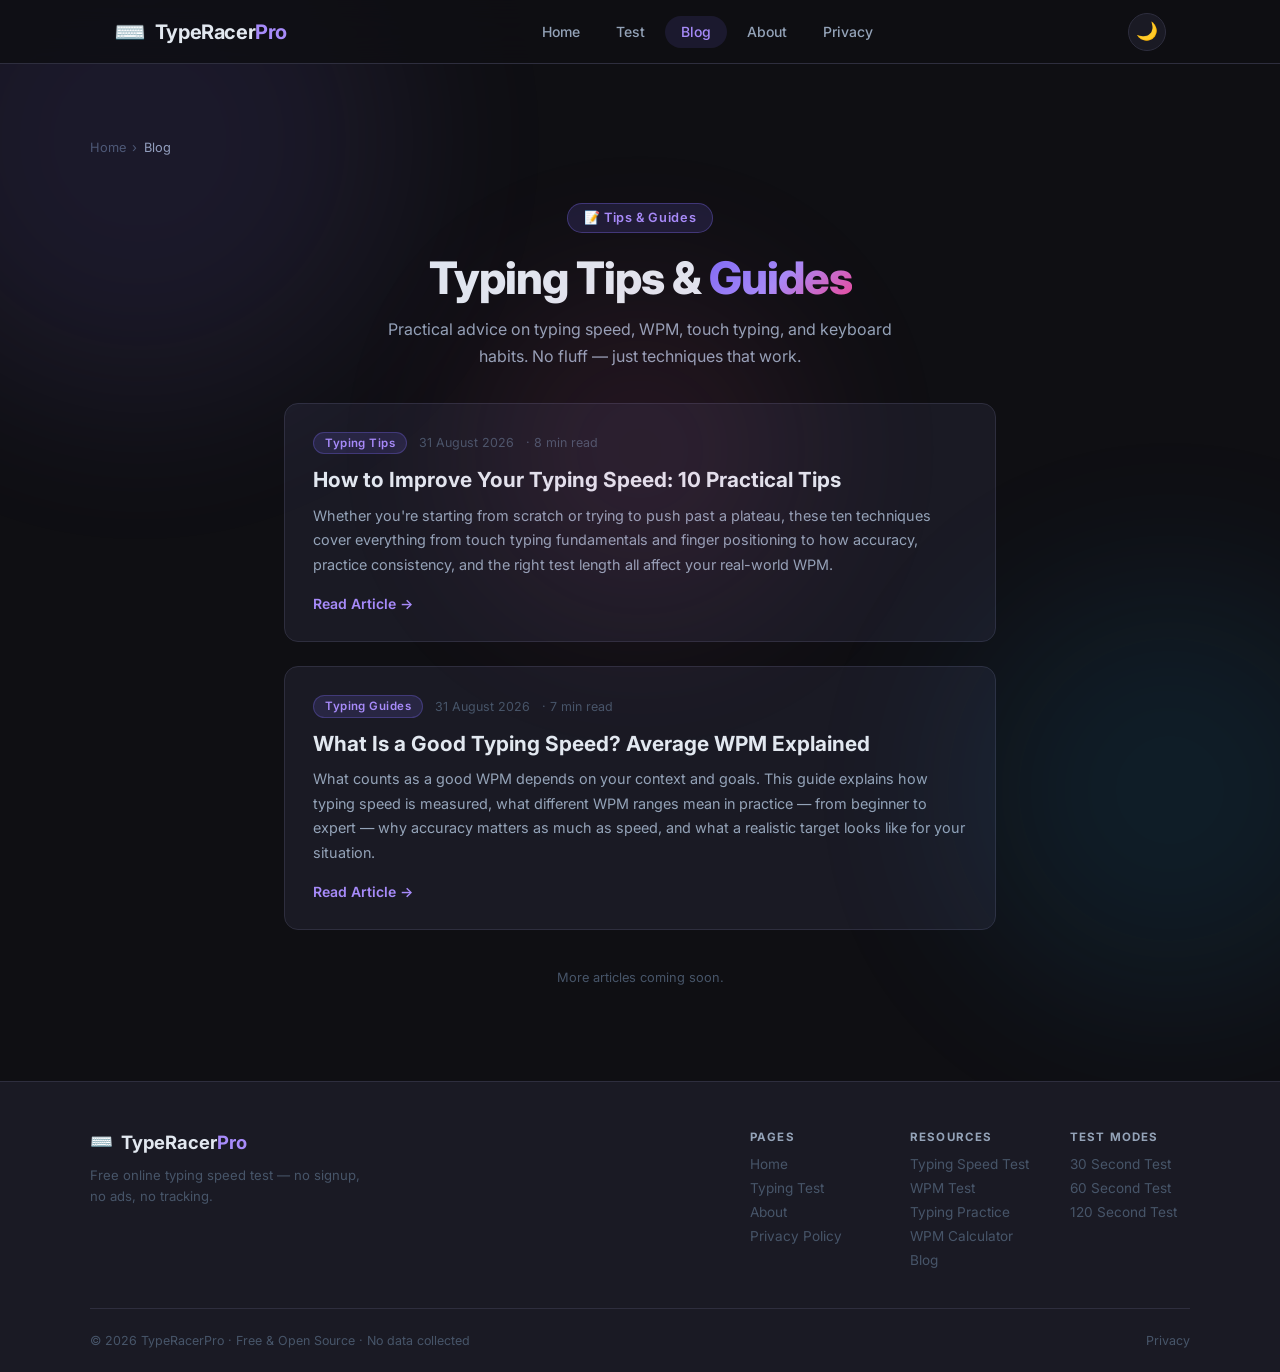
==== commit cf76c8b4: "feat(blog): add article /blog/what-is-a-good-typing-speed/ - New article: what-is-a-good-typing-spee" ====
--- a/blog/index.html
+++ b/blog/index.html
@@ -71,6 +71,13 @@
         "url": "https://typeracer-pro-web.vercel.app/blog/how-to-improve-typing-speed/",
         "datePublished": "2026-08-31",
         "description": "Learn how to improve typing speed with practical techniques for WPM, accuracy, touch typing, keyboard practice and consistent training."
+      },
+      {
+        "@type": "BlogPosting",
+        "headline": "What Is a Good Typing Speed? Average WPM Explained",
+        "url": "https://typeracer-pro-web.vercel.app/blog/what-is-a-good-typing-speed/",
+        "datePublished": "2026-08-31",
+        "description": "What is a good typing speed? Learn how WPM is measured, what different typing speeds mean and how to improve your typing performance."
       }
     ]
   }
@@ -236,6 +243,30 @@
         </a>
       </article>
 
+      <!-- Article 2 -->
+      <article>
+        <a href="/blog/what-is-a-good-typing-speed/" class="blog-card">
+          <div class="blog-card-meta">
+            <span class="blog-cat">Typing Guides</span>
+            <span class="blog-date">31 August 2026</span>
+            <span class="blog-read-time">· 7 min read</span>
+          </div>
+          <h2 class="blog-card-title">
+            What Is a Good Typing Speed? Average WPM Explained
+          </h2>
+          <p class="blog-card-excerpt">
+            What counts as a good WPM depends on your context and goals.
+            This guide explains how typing speed is measured, what different
+            WPM ranges mean in practice — from beginner to expert — why
+            accuracy matters as much as speed, and what a realistic target
+            looks like for your situation.
+          </p>
+          <span class="blog-read-link" aria-label="Read: What Is a Good Typing Speed?">
+            Read Article →
+          </span>
+        </a>
+      </article>
+
       <p class="blog-divider">More articles coming soon.</p>
 
     </section>
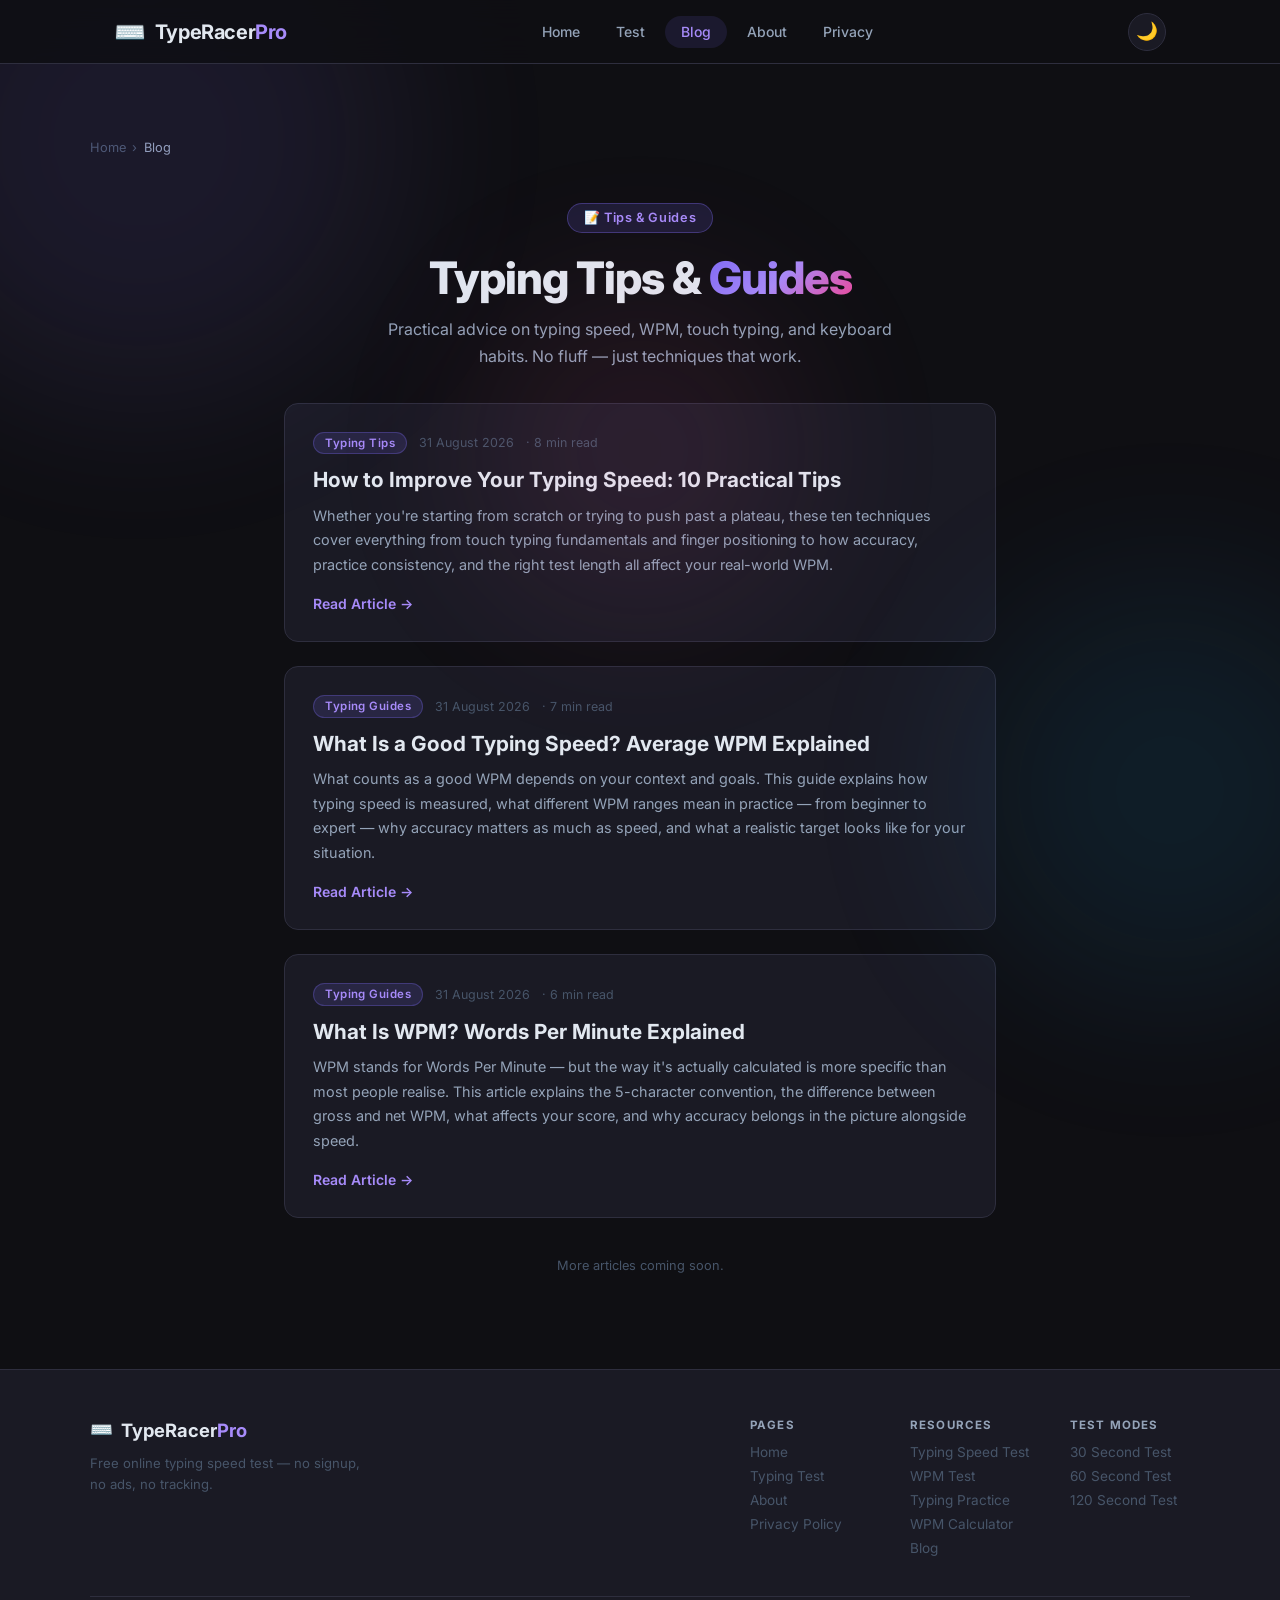
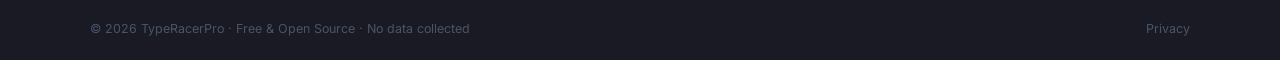
==== commit cc76a5ba: "feat(blog): add /blog/what-is-wpm/ article - New article: blog/what-is-wpm/index.html - H1: What Is " ====
--- a/blog/index.html
+++ b/blog/index.html
@@ -78,6 +78,13 @@
         "url": "https://typeracer-pro-web.vercel.app/blog/what-is-a-good-typing-speed/",
         "datePublished": "2026-08-31",
         "description": "What is a good typing speed? Learn how WPM is measured, what different typing speeds mean and how to improve your typing performance."
+      },
+      {
+        "@type": "BlogPosting",
+        "headline": "What Is WPM? Words Per Minute Explained",
+        "url": "https://typeracer-pro-web.vercel.app/blog/what-is-wpm/",
+        "datePublished": "2026-08-31",
+        "description": "What is WPM? Learn what words per minute means, how typing speed is measured, how WPM relates to accuracy, and how to improve your typing speed."
       }
     ]
   }
@@ -267,6 +274,30 @@
         </a>
       </article>
 
+      <!-- Article 3 -->
+      <article>
+        <a href="/blog/what-is-wpm/" class="blog-card">
+          <div class="blog-card-meta">
+            <span class="blog-cat">Typing Guides</span>
+            <span class="blog-date">31 August 2026</span>
+            <span class="blog-read-time">· 6 min read</span>
+          </div>
+          <h2 class="blog-card-title">
+            What Is WPM? Words Per Minute Explained
+          </h2>
+          <p class="blog-card-excerpt">
+            WPM stands for Words Per Minute — but the way it's actually
+            calculated is more specific than most people realise. This article
+            explains the 5-character convention, the difference between gross
+            and net WPM, what affects your score, and why accuracy belongs
+            in the picture alongside speed.
+          </p>
+          <span class="blog-read-link" aria-label="Read: What Is WPM?">
+            Read Article →
+          </span>
+        </a>
+      </article>
+
       <p class="blog-divider">More articles coming soon.</p>
 
     </section>
